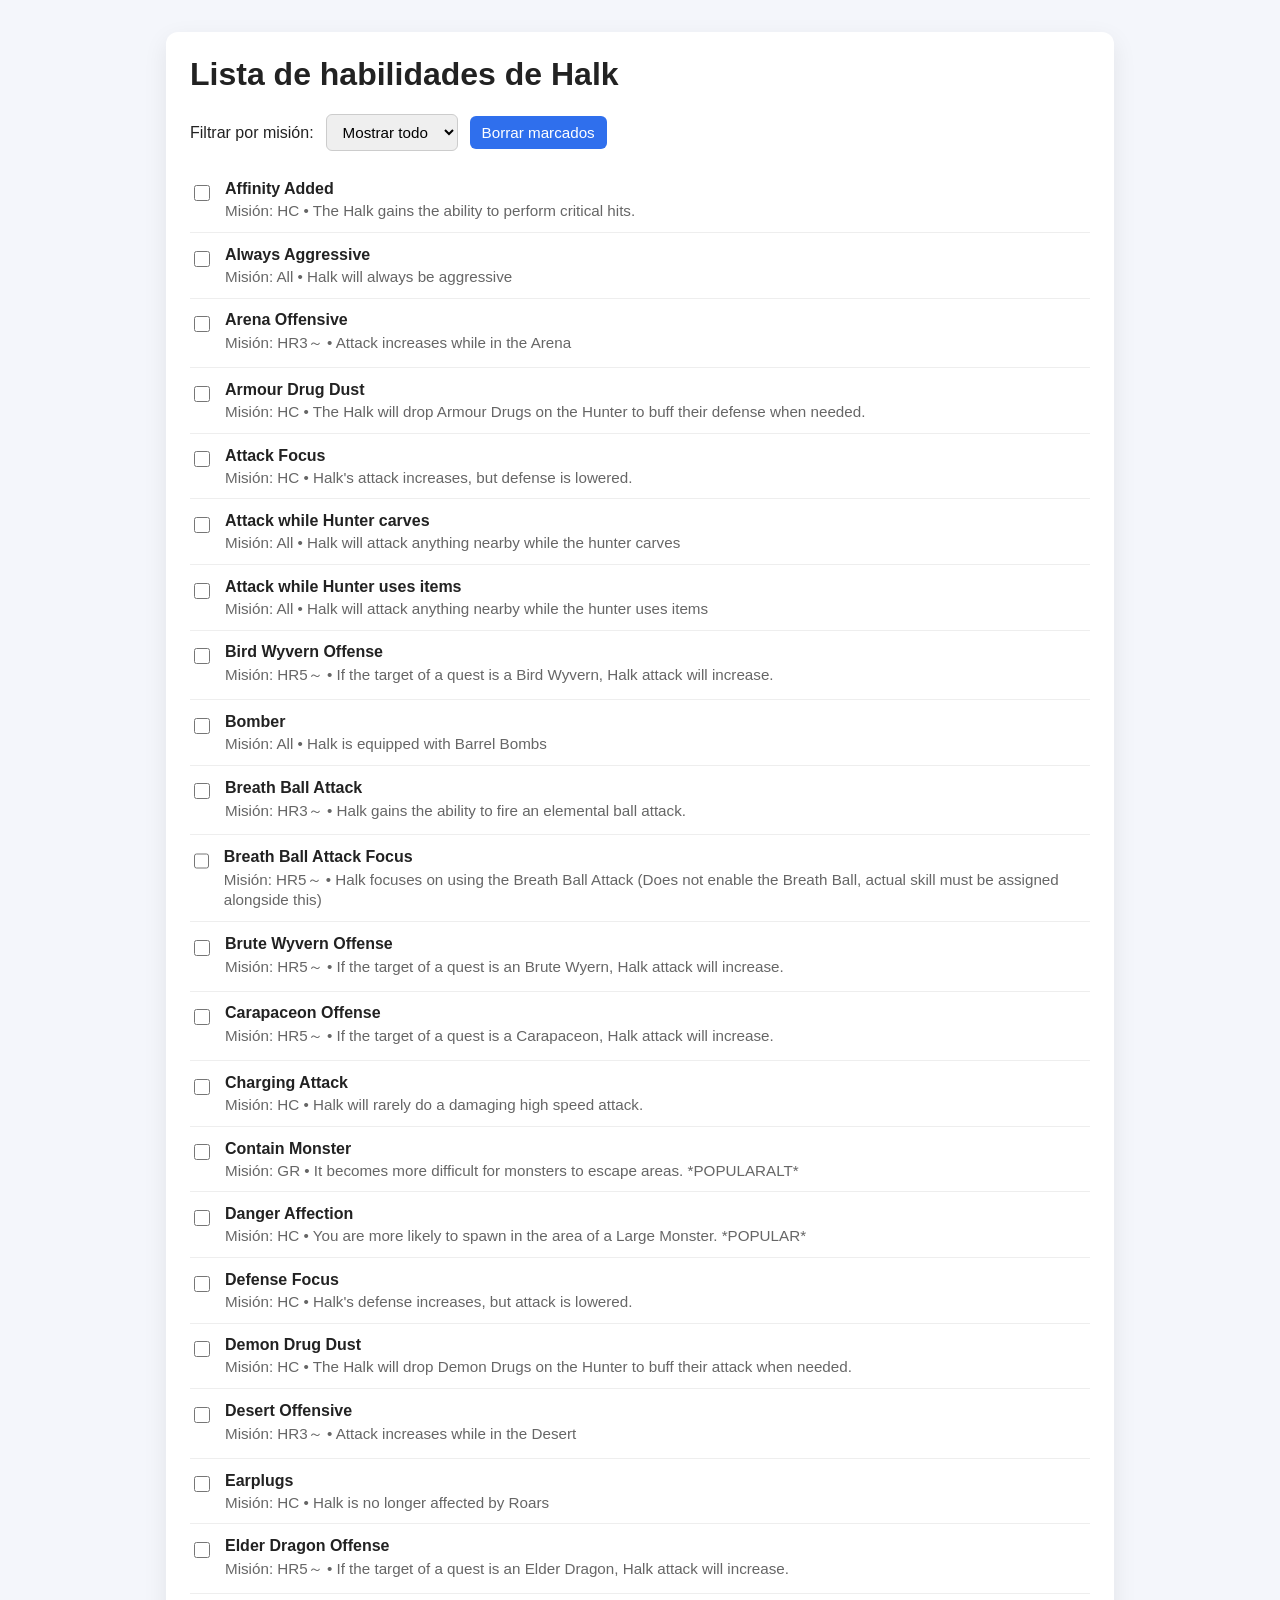
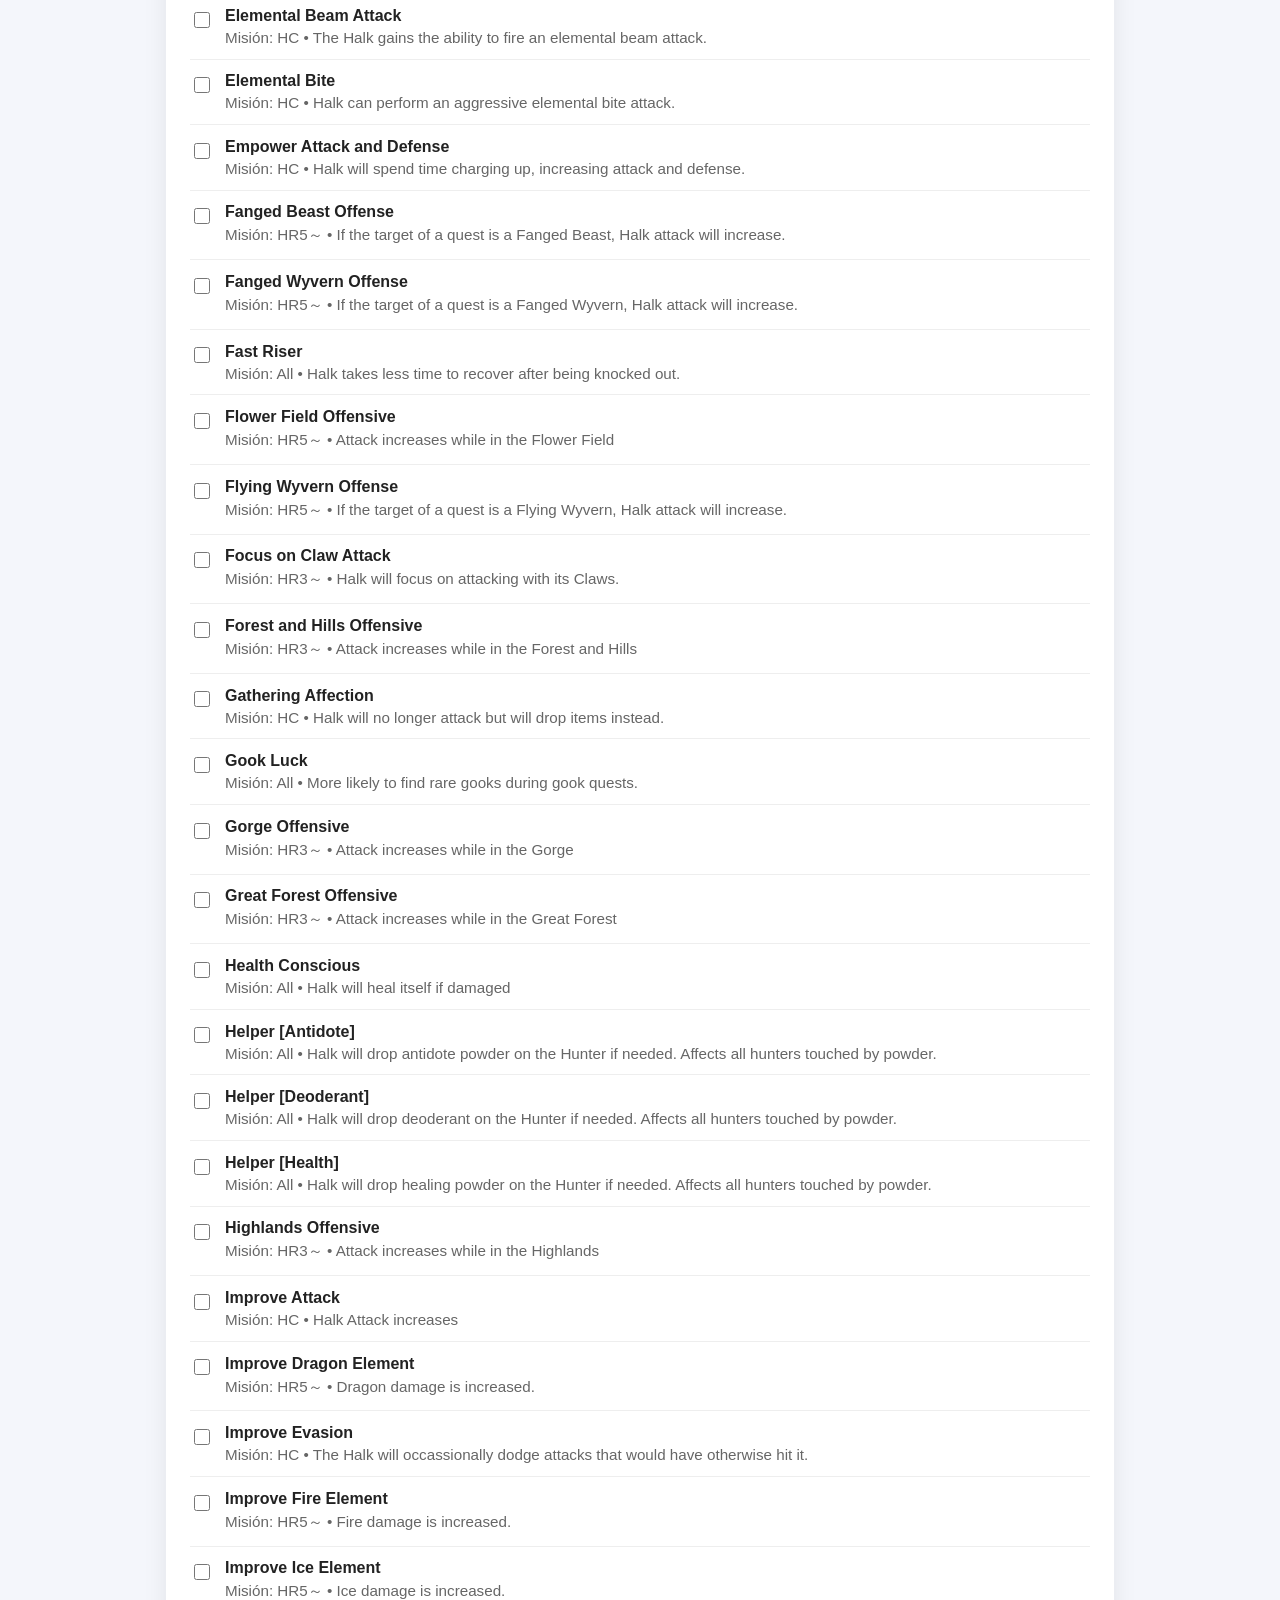
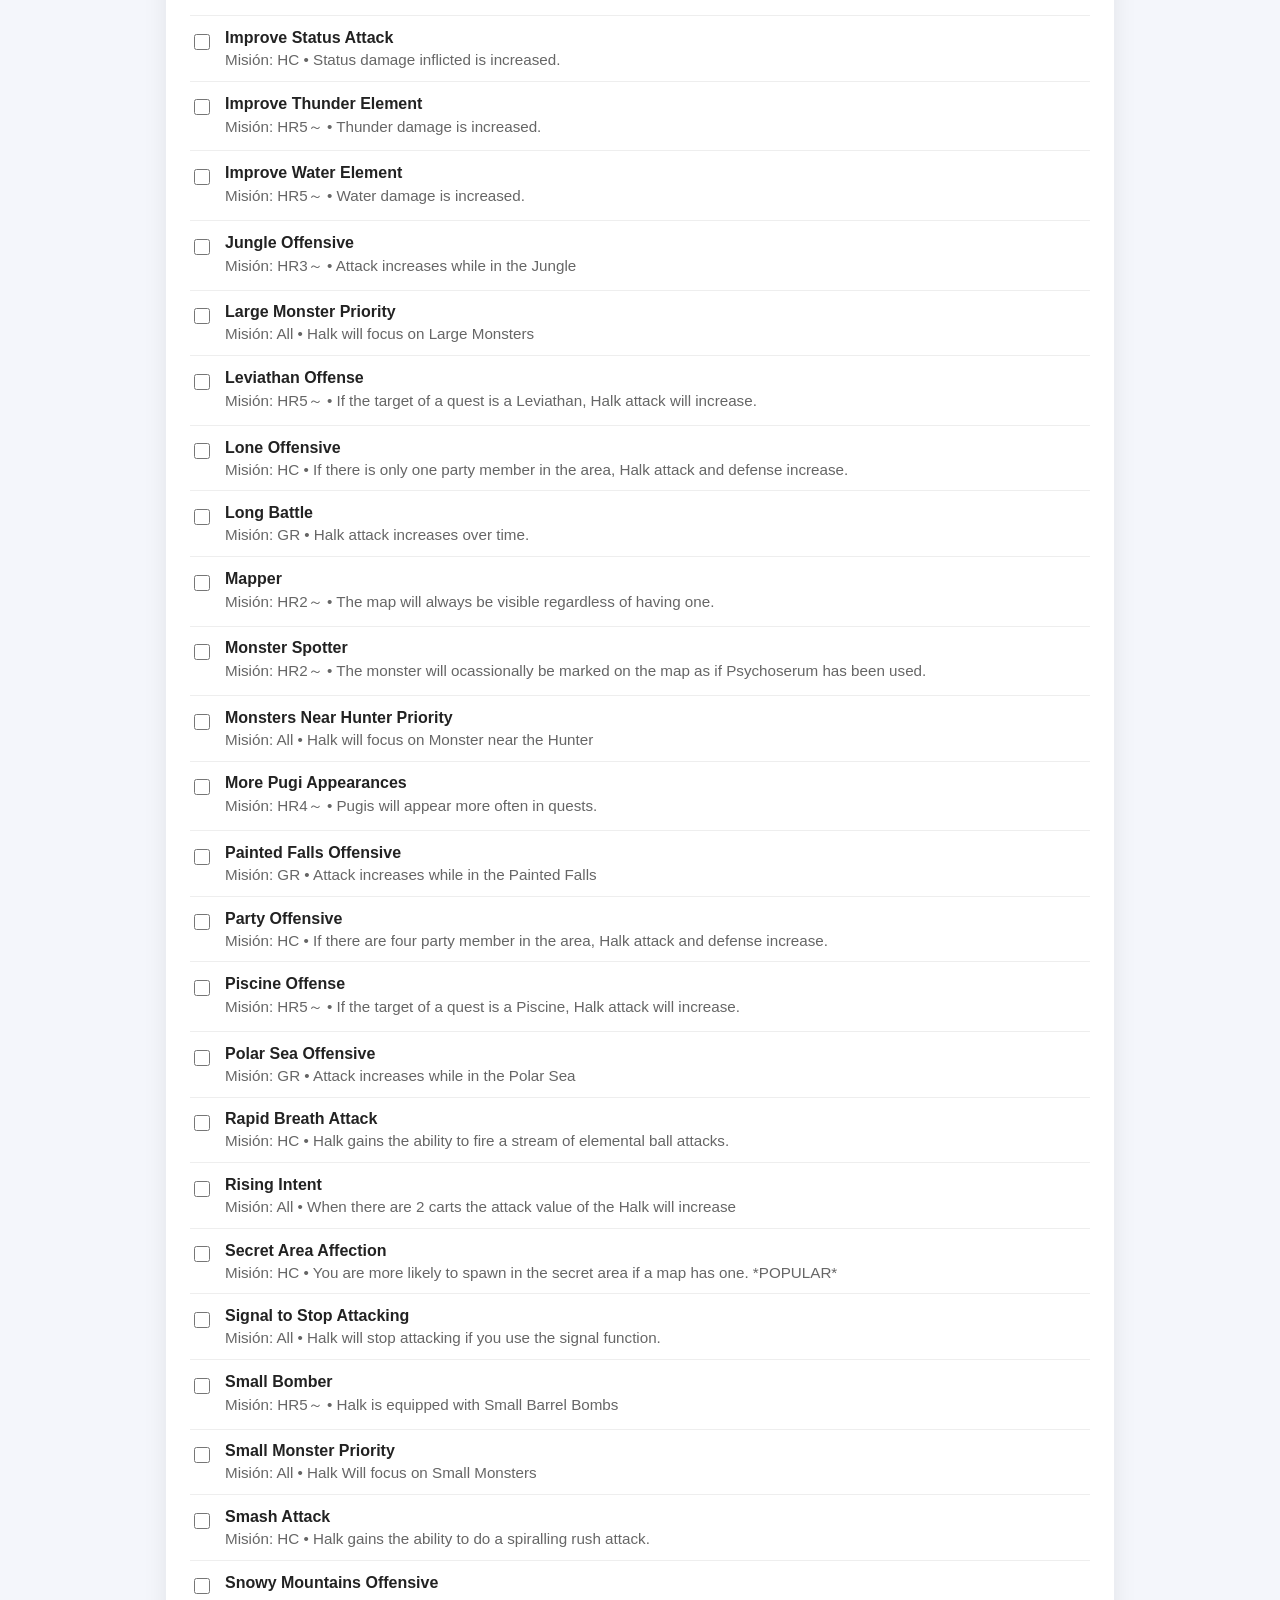
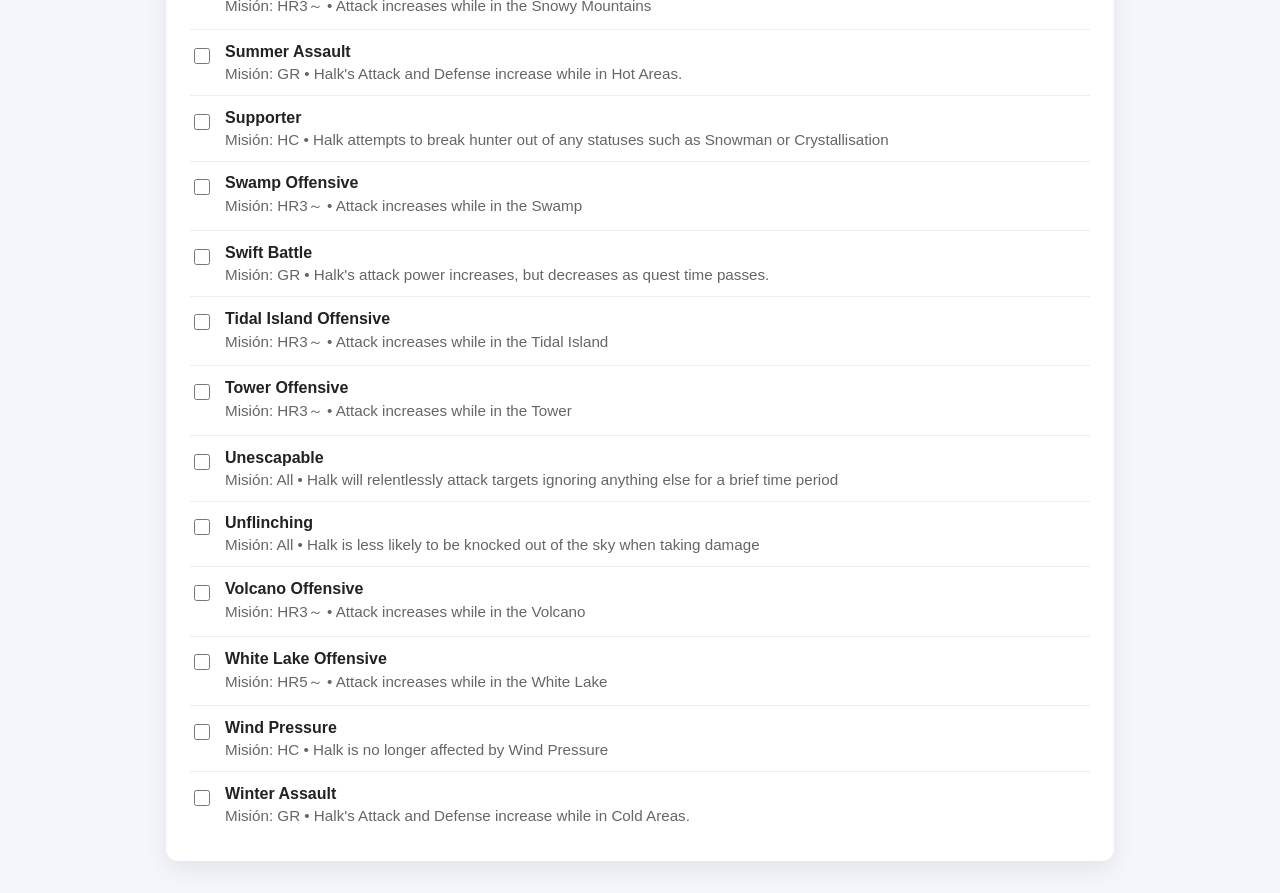
==== index-es.html @ d8a49ff1 "Added Spanish translations" ====
<!DOCTYPE html>
<html lang="es">
  <head>
    <meta charset="UTF-8" />
    <meta name="viewport" content="width=device-width, initial-scale=1.0" />
    <title>Lista de habilidades de Halk</title>
    <style>
      body {
        font-family: Arial, sans-serif;
        background: #f4f6fb;
        color: #222;
        margin: 0;
        padding: 2rem;
      }

      .card {
        max-width: 900px;
        margin: 0 auto;
        background: white;
        border-radius: 12px;
        padding: 1.5rem;
        box-shadow: 0 8px 24px rgba(0, 0, 0, 0.08);
      }

      h1 {
        margin-top: 0;
      }

      #skill-list {
        list-style: none;
        padding: 0;
        margin: 0;
      }

      #skill-list li {
        display: flex;
        gap: 0.75rem;
        align-items: flex-start;
        padding: 0.8rem 0;
        border-bottom: 1px solid #eee;
      }

      #skill-list li:last-child {
        border-bottom: none;
      }

      #skill-list li.checked .item-text {
        text-decoration: line-through;
        color: #777;
      }

      input[type="checkbox"] {
        margin-top: 0.3rem;
        width: 1rem;
        height: 1rem;
      }

      .item-text strong {
        display: block;
        margin-bottom: 0.25rem;
      }

      .meta {
        font-size: 0.95rem;
        color: #666;
      }

      .toolbar {
        display: flex;
        gap: 0.75rem;
        align-items: center;
        margin-bottom: 1rem;
        flex-wrap: wrap;
      }

      select,
      button {
        padding: 0.5rem 0.75rem;
        border-radius: 6px;
        border: 1px solid #ccc;
        font-size: 0.95rem;
      }

      button {
        cursor: pointer;
        background: #2f6fed;
        color: white;
        border: none;
      }

      button:hover {
        background: #2558c7;
      }
    </style>
  </head>
  <body>
    <div class="card">
      <h1>Lista de habilidades de Halk</h1>
      <div class="toolbar">
        <label for="quest-filter">Filtrar por misión:</label>
        <select id="quest-filter">
          <option value="all">Mostrar todo</option>
        </select>
        <button id="clear-checked" type="button">Borrar marcados</button>
      </div>
      <ul id="skill-list">
        <li>Cargando habilidades...</li>
      </ul>
    </div>

    <script>
      const skillList = document.getElementById("skill-list");
      const questFilter = document.getElementById("quest-filter");
      const clearCheckedButton = document.getElementById("clear-checked");
      const storageKey = "halk-skill-checks-es";
      let allSkills = [];

      function getSavedChecks() {
        const saved = localStorage.getItem(storageKey);
        return saved ? JSON.parse(saved) : {};
      }

      function saveChecks(checks) {
        localStorage.setItem(storageKey, JSON.stringify(checks));
      }

      function populateQuestFilter(skills) {
        const quests = [...new Set(skills.map((skill) => skill.Quest).filter(Boolean))].sort();
        const currentValue = questFilter.value;
        questFilter.innerHTML = '<option value="all">Mostrar todo</option>';

        quests.forEach((quest) => {
          const option = document.createElement("option");
          option.value = quest;
          option.textContent = quest;
          if (quest === currentValue) {
            option.selected = true;
          }
          questFilter.appendChild(option);
        });
      }

      function renderSkills(skills) {
        const savedChecks = getSavedChecks();
        const selectedQuest = questFilter.value;
        skillList.innerHTML = "";

        const visibleSkills = skills.filter((skill) => {
          if (selectedQuest === "all") {
            return true;
          }
          return skill.Quest === selectedQuest || skill.Quest === "All";
        });

        if (visibleSkills.length === 0) {
          skillList.innerHTML = "<li>No hay habilidades que coincidan con este filtro.</li>";
          return;
        }

        visibleSkills.forEach((skill, originalIndex) => {
          const index = skills.indexOf(skill);
          const isChecked = Boolean(savedChecks[index]) || String(skill["Aquired?"]).toUpperCase() === "TRUE";
          const item = document.createElement("li");
          item.className = isChecked ? "checked" : "";

          item.innerHTML = `
            <input type="checkbox" id="skill-${index}" ${isChecked ? "checked" : ""}>
            <label class="item-text" for="skill-${index}">
              <strong>${skill.Book}</strong>
              <div class="meta">Misión: ${skill.Quest} • ${skill["Effect Description"]}</div>
            </label>
          `;

          const checkbox = item.querySelector("input");
          checkbox.addEventListener("change", (event) => {
            const checks = getSavedChecks();
            checks[index] = event.target.checked;
            saveChecks(checks);
            item.classList.toggle("checked", event.target.checked);
          });

          skillList.appendChild(item);
        });
      }

      questFilter.addEventListener("change", () => {
        renderSkills(allSkills);
      });

      clearCheckedButton.addEventListener("click", () => {
        const checks = getSavedChecks();
        Object.keys(checks).forEach((key) => {
          checks[key] = false;
        });
        saveChecks(checks);
        renderSkills(allSkills);
      });

      async function loadSkills() {
        try {
          const response = await fetch("./skills.json");
          if (!response.ok) {
            throw new Error("No se pudo cargar skills.json");
          }

          allSkills = await response.json();
          populateQuestFilter(allSkills);
          renderSkills(allSkills);
        } catch (error) {
          skillList.innerHTML = "<li>No se pudo cargar la lista. Asegúrate de abrir la página desde un servidor local.</li>";
          console.error(error);
        }
      }

      loadSkills();
    </script>
  </body>
</html>
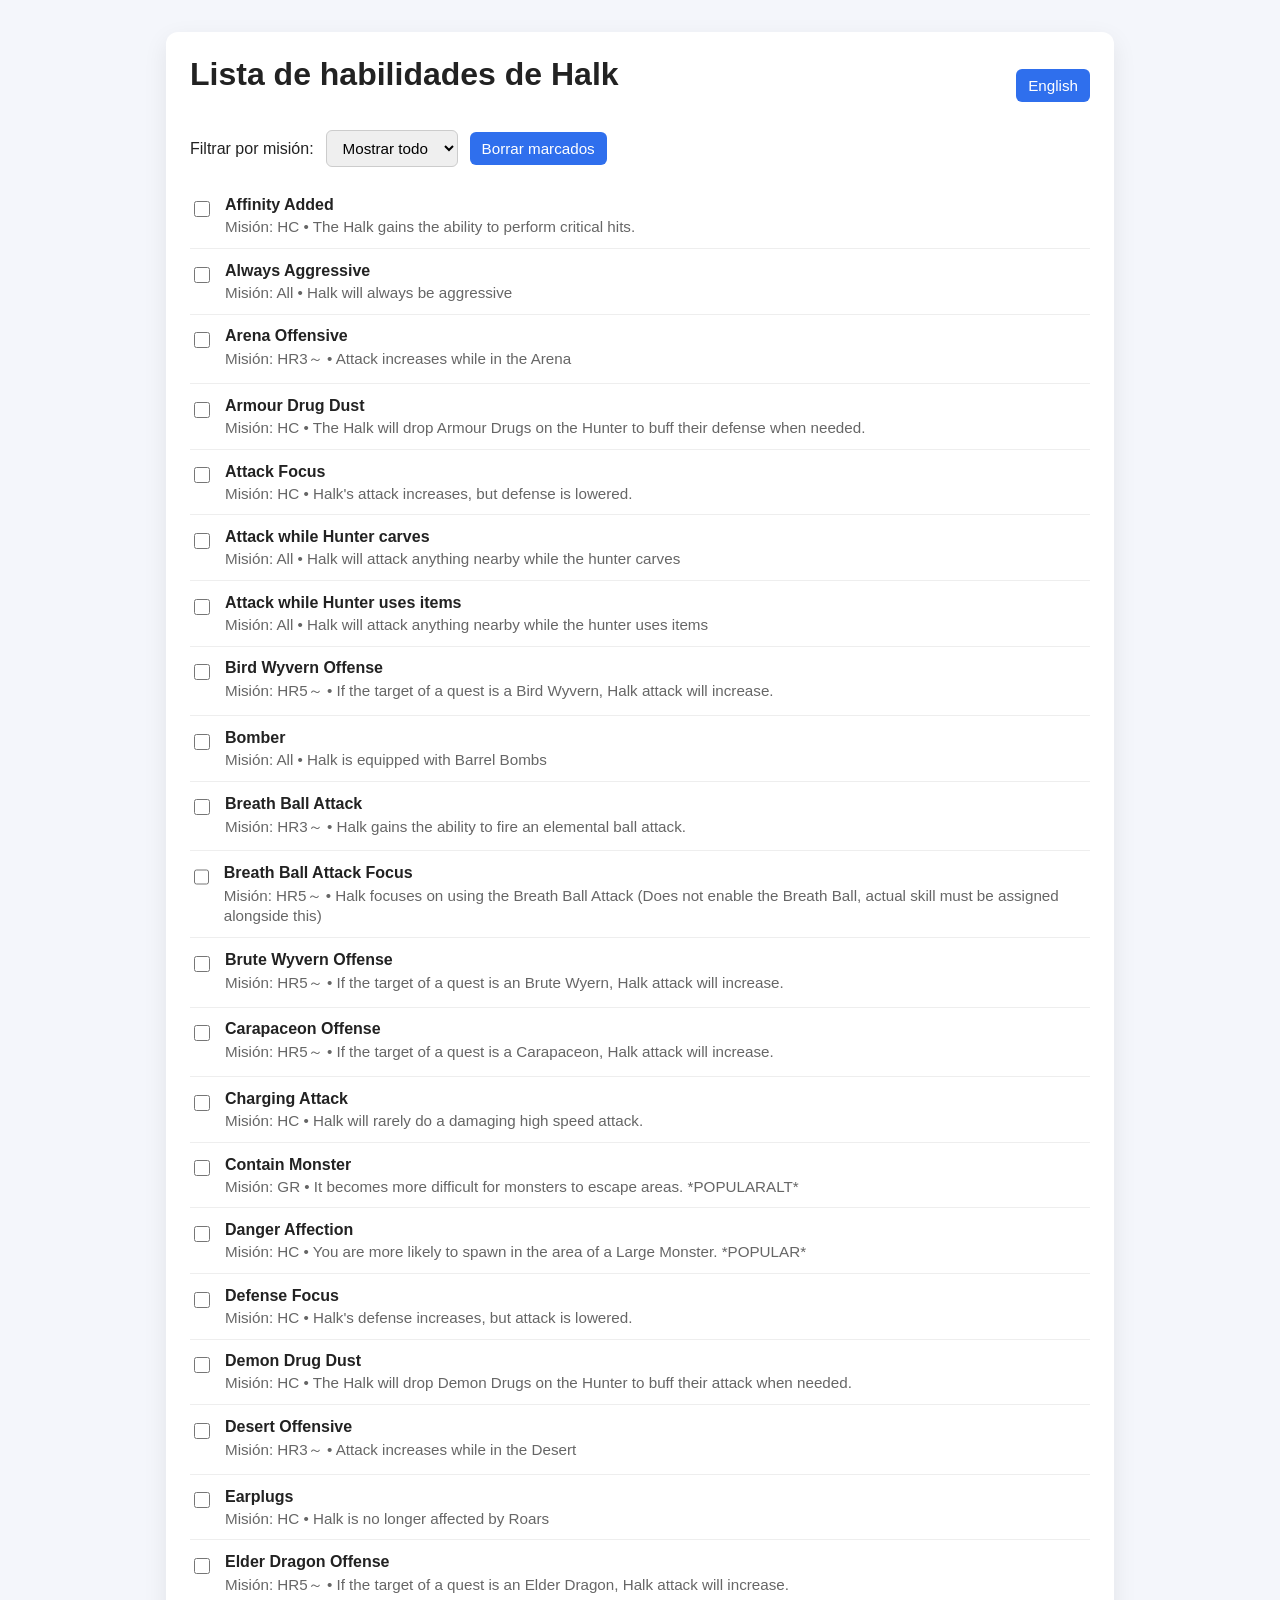
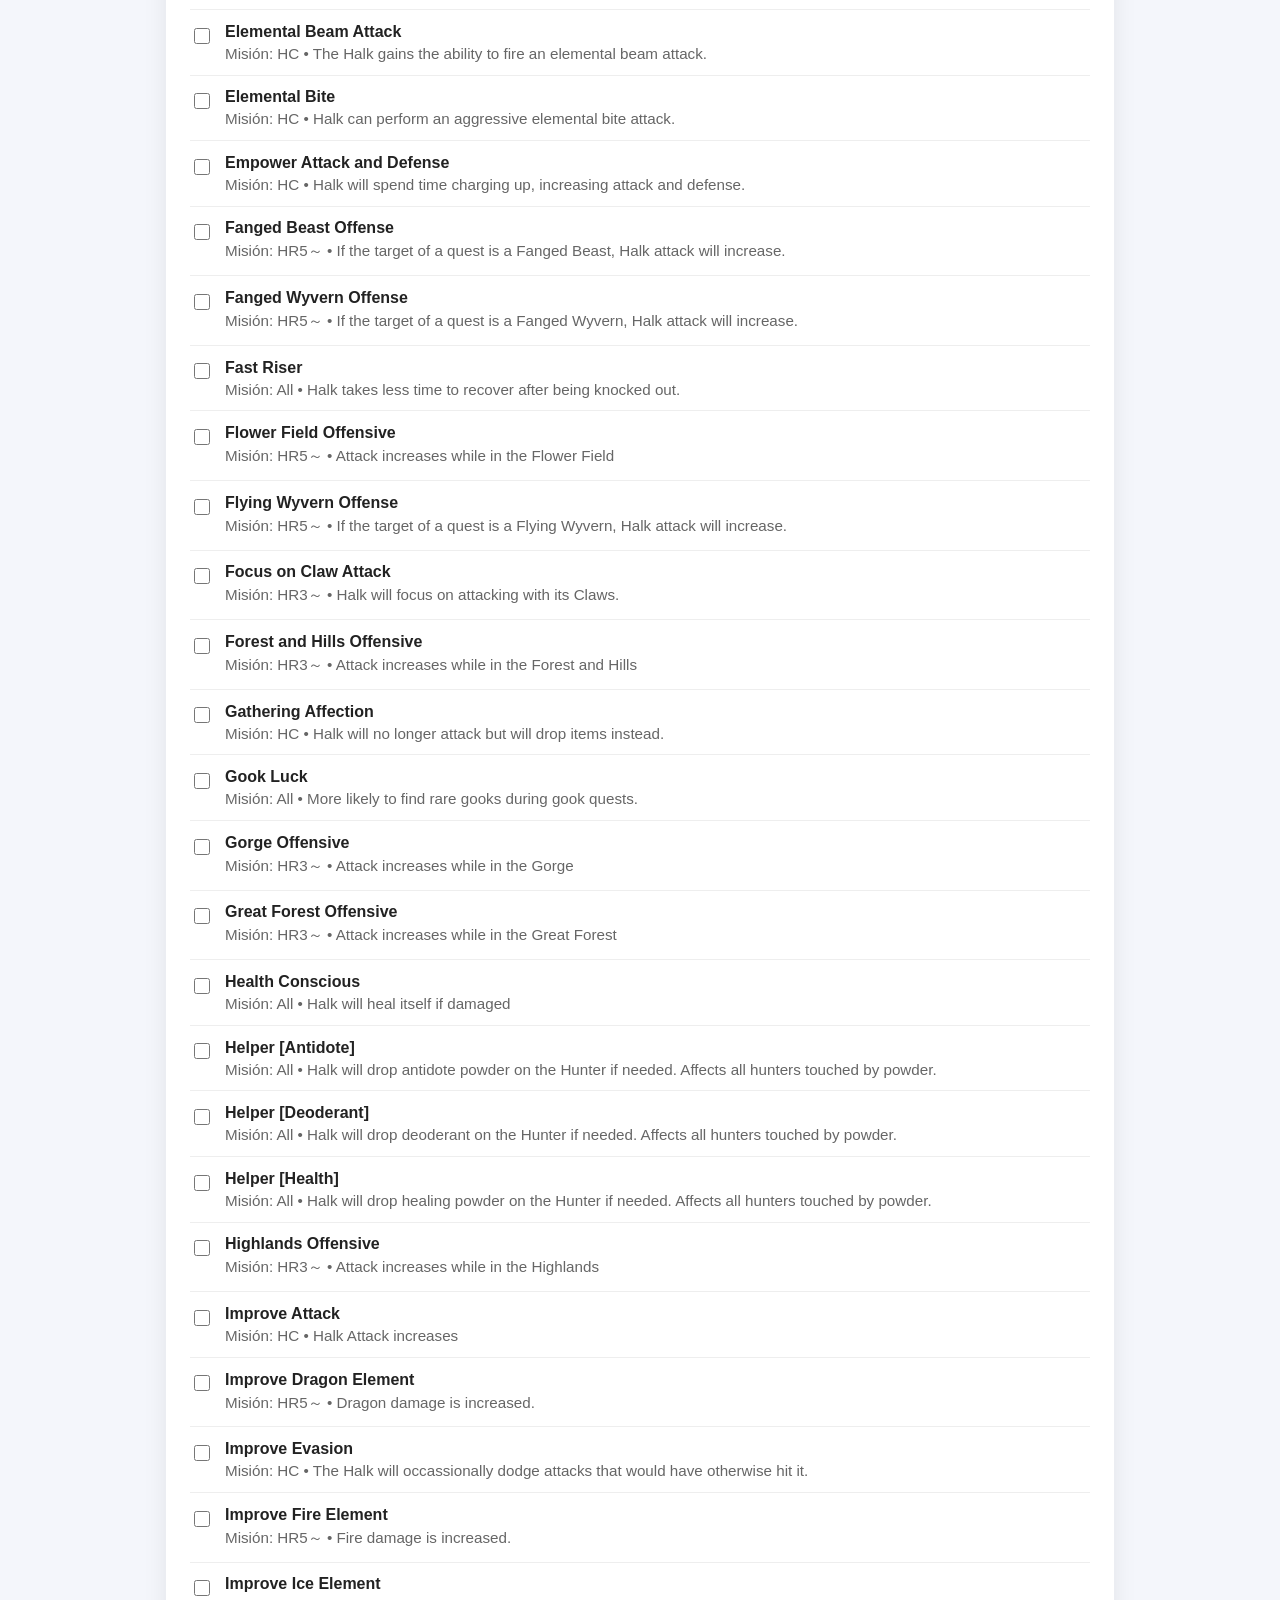
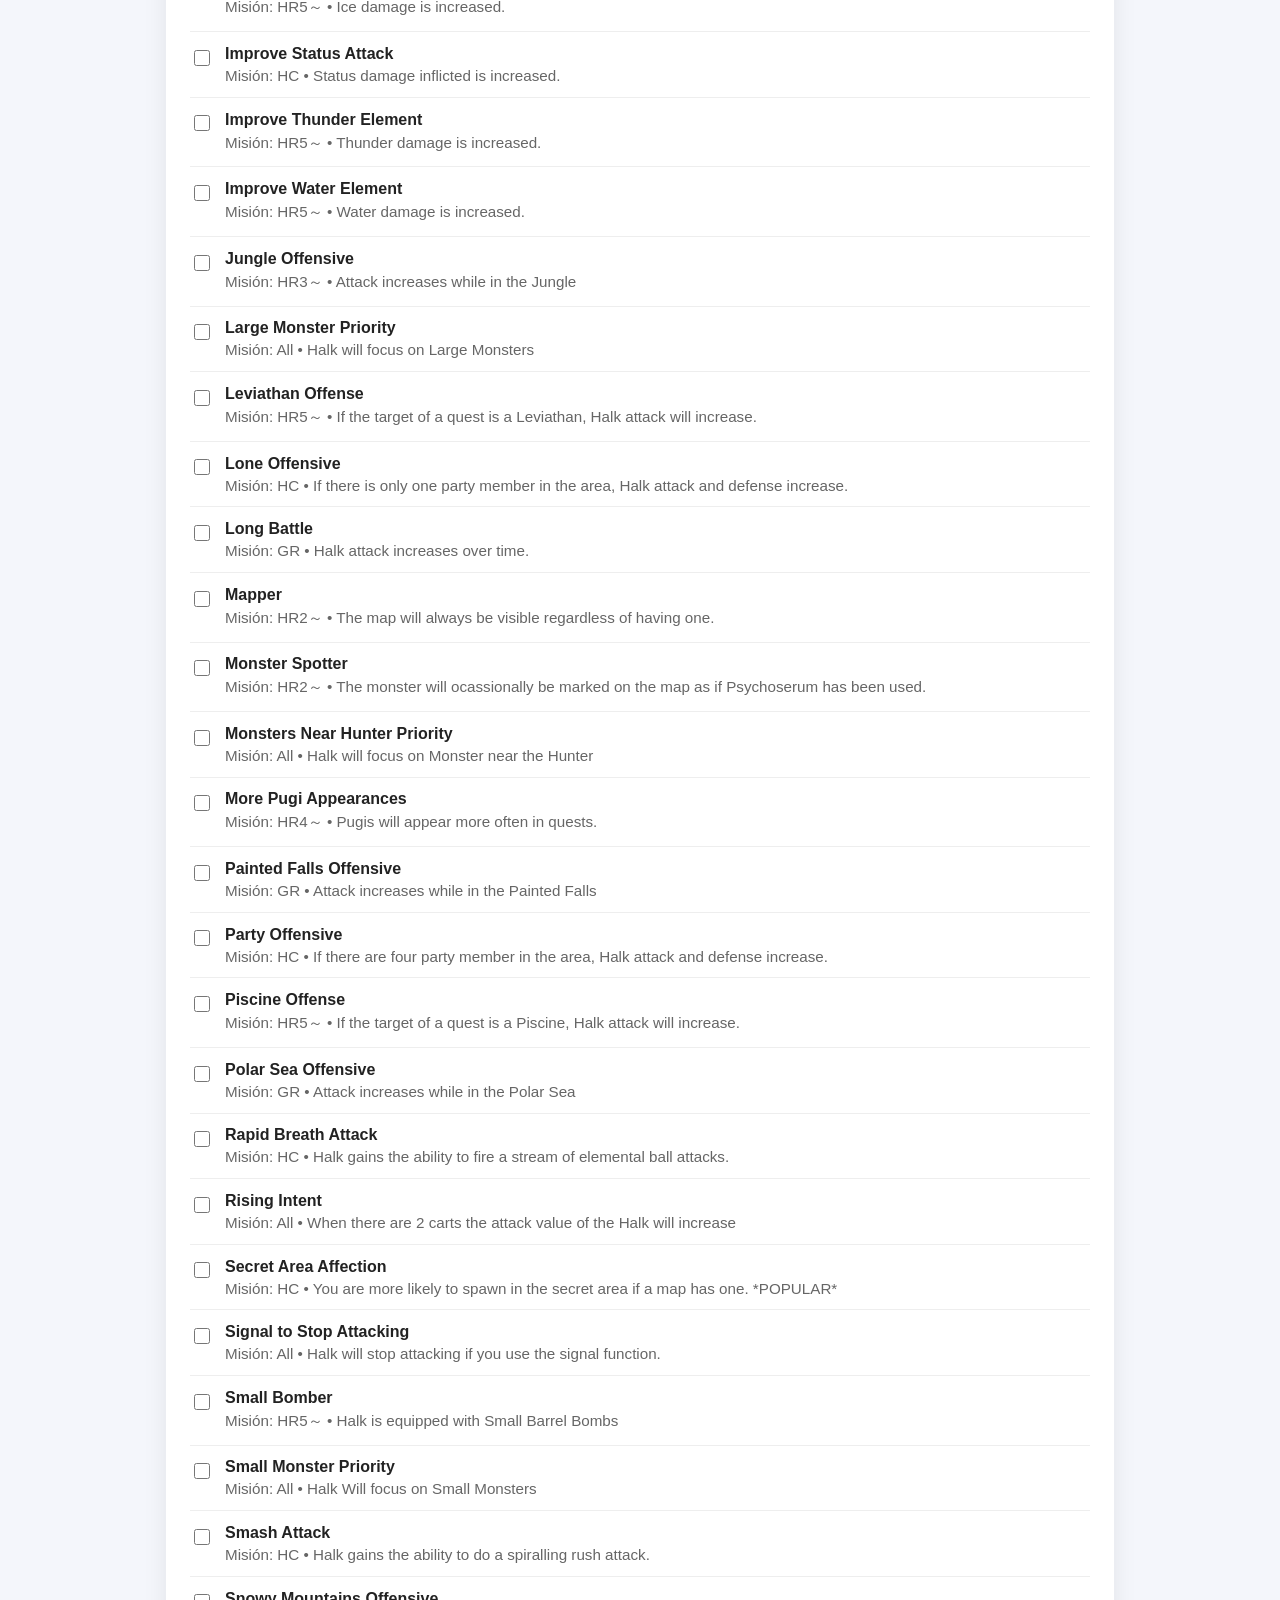
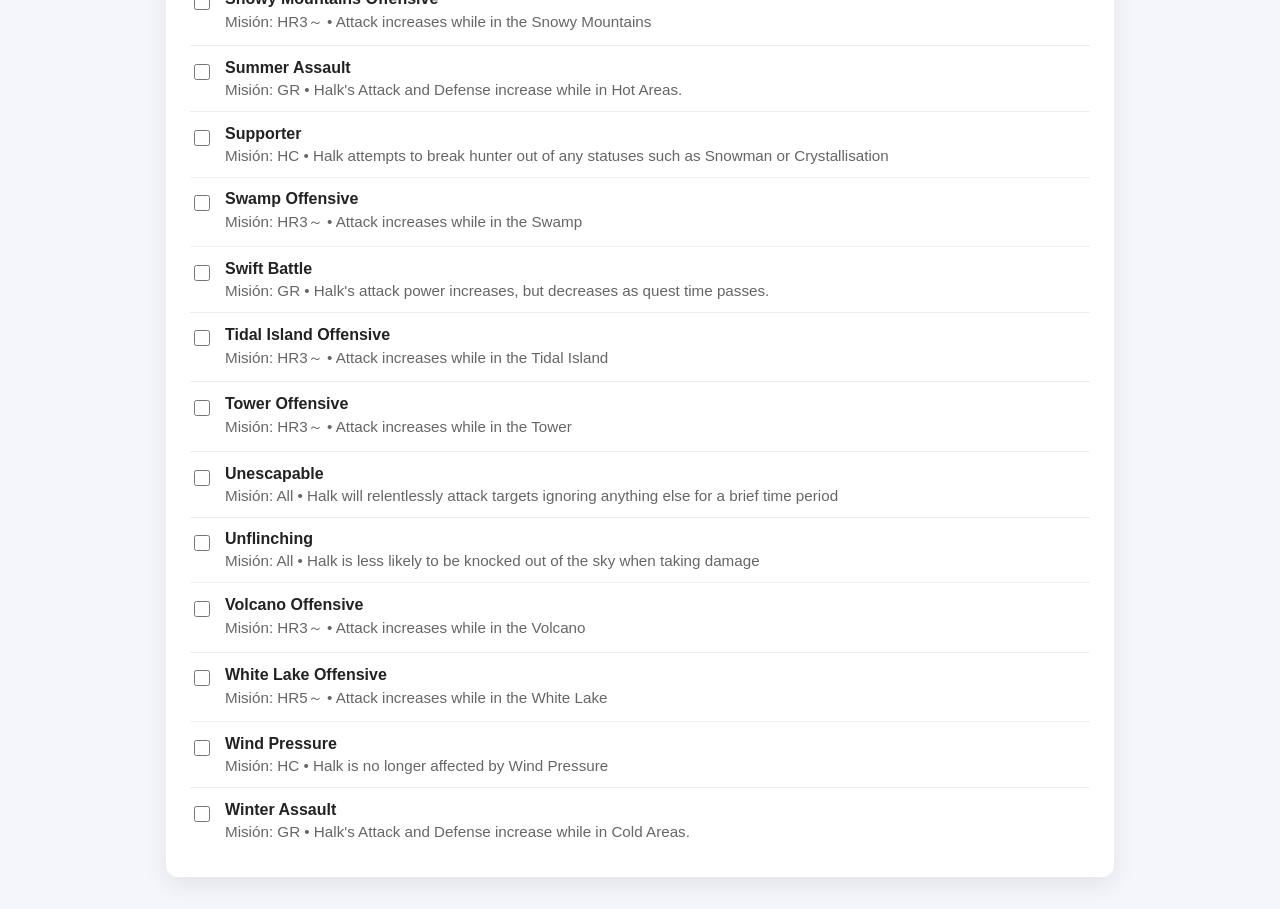
==== commit 70521886: "Spanish and English update" ====
--- a/index-es.html
+++ b/index-es.html
@@ -65,6 +65,14 @@
         color: #666;
       }
 
+      .header {
+        display: flex;
+        justify-content: space-between;
+        align-items: center;
+        gap: 1rem;
+        margin-bottom: 1rem;
+      }
+
       .toolbar {
         display: flex;
         gap: 0.75rem;
@@ -73,6 +81,20 @@
         flex-wrap: wrap;
       }
 
+      .lang-switcher {
+        display: inline-block;
+        padding: 0.5rem 0.75rem;
+        border-radius: 6px;
+        background: #2f6fed;
+        color: white;
+        text-decoration: none;
+        font-size: 0.95rem;
+      }
+
+      .lang-switcher:hover {
+        background: #2558c7;
+      }
+
       select,
       button {
         padding: 0.5rem 0.75rem;
@@ -95,7 +117,10 @@
   </head>
   <body>
     <div class="card">
-      <h1>Lista de habilidades de Halk</h1>
+      <div class="header">
+        <h1>Lista de habilidades de Halk</h1>
+        <a class="lang-switcher" href="index.html">English</a>
+      </div>
       <div class="toolbar">
         <label for="quest-filter">Filtrar por misión:</label>
         <select id="quest-filter">
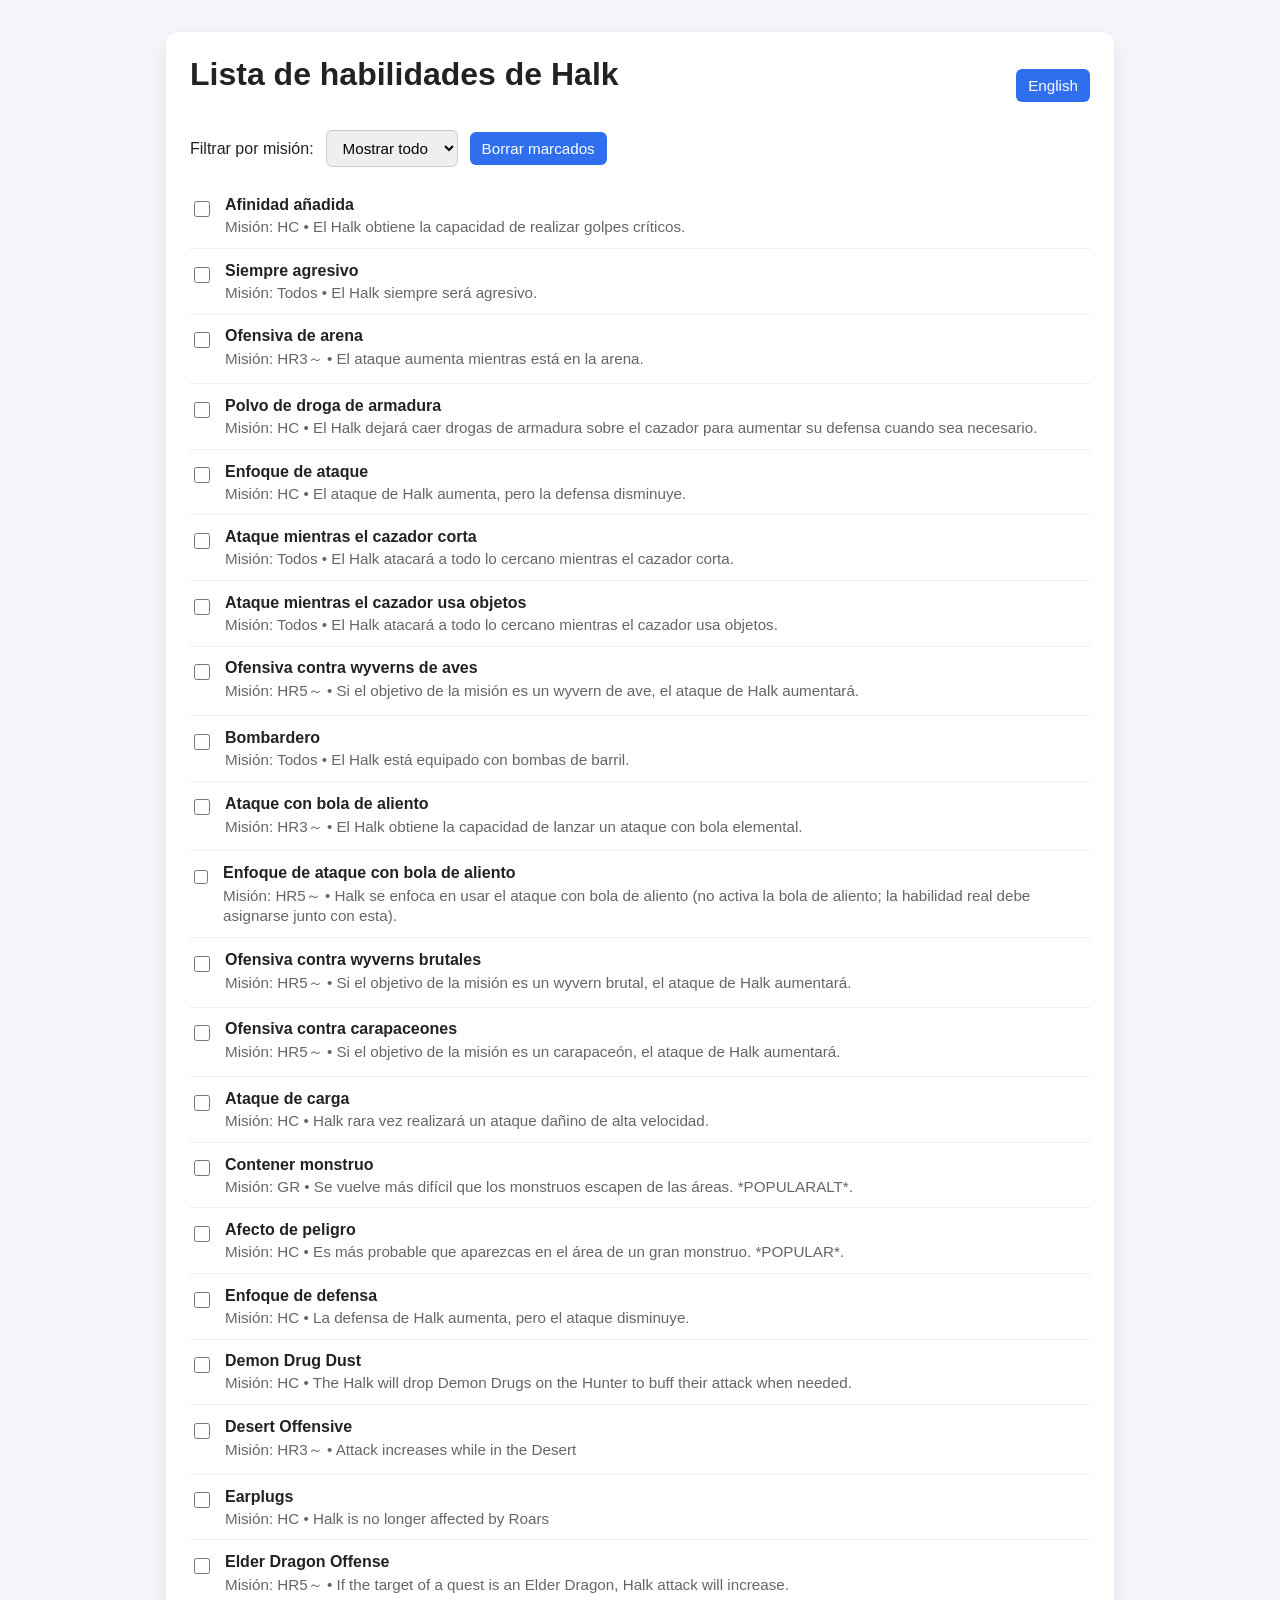
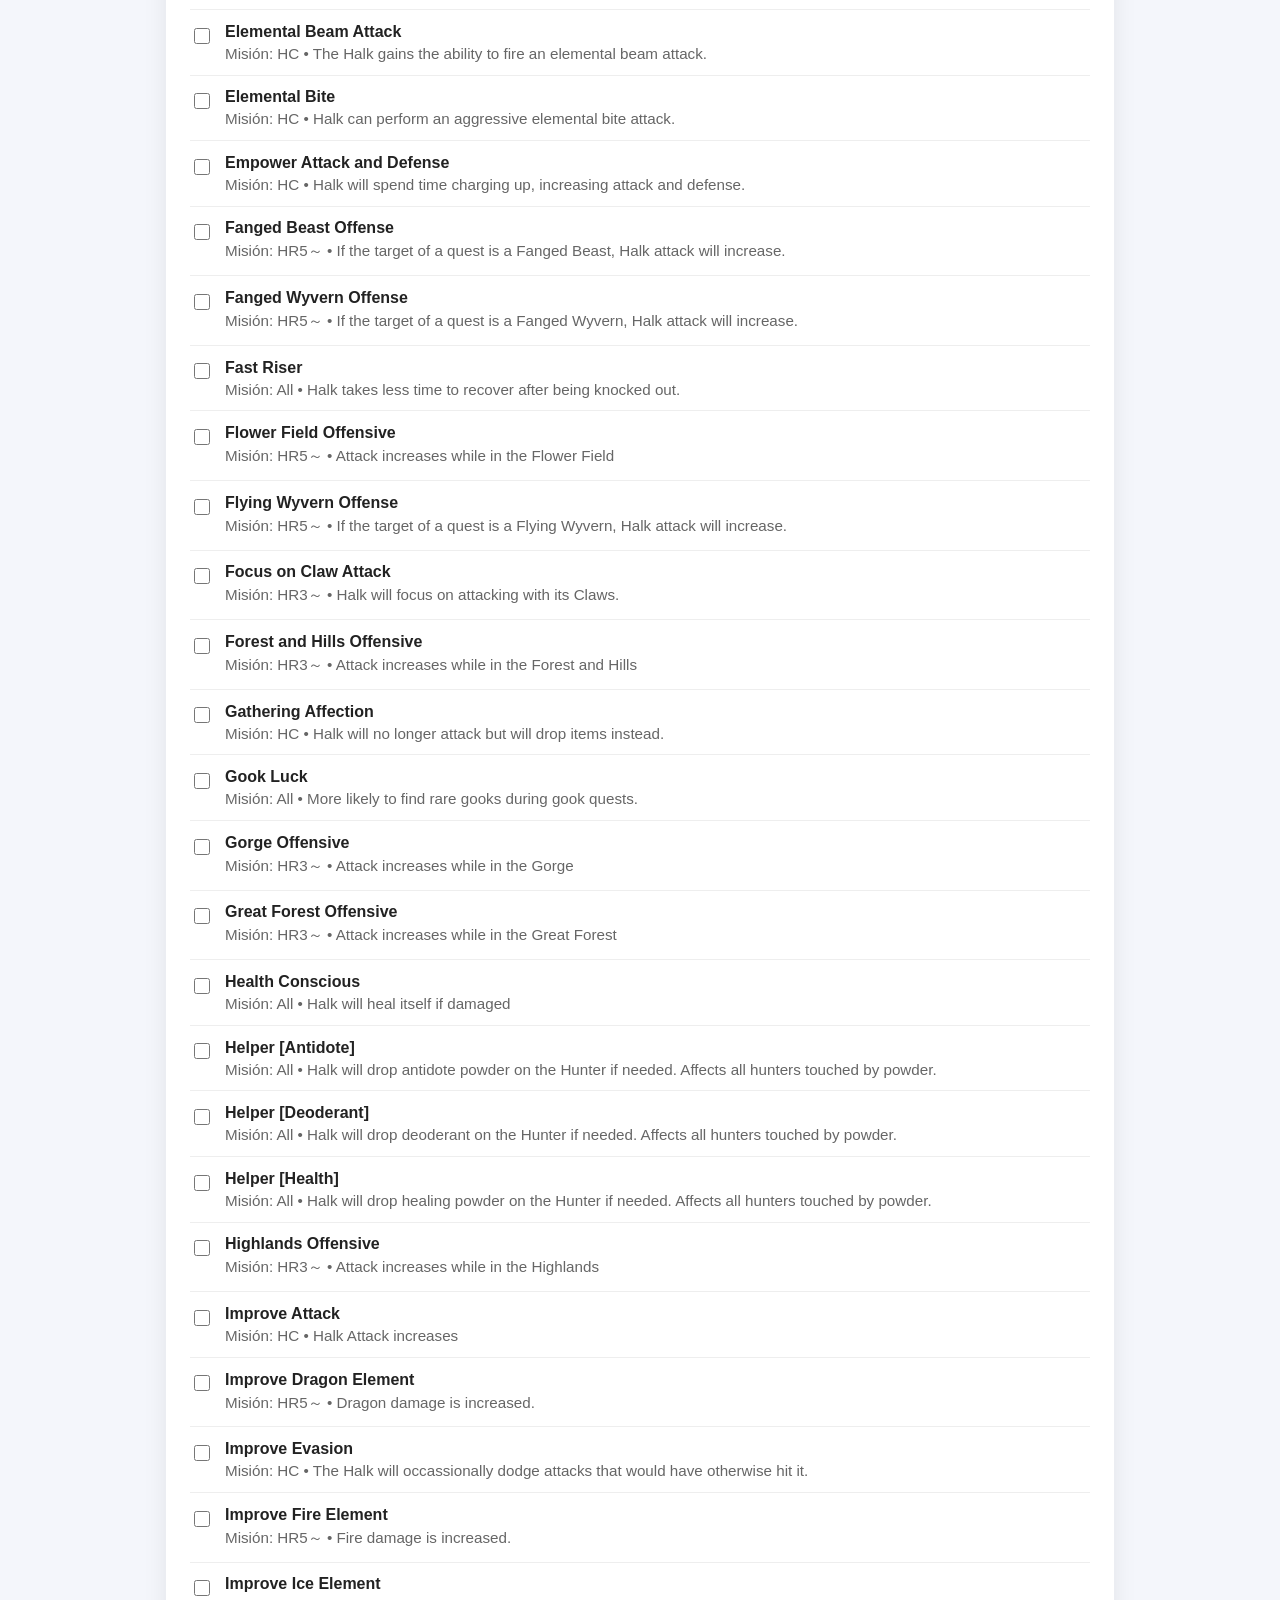
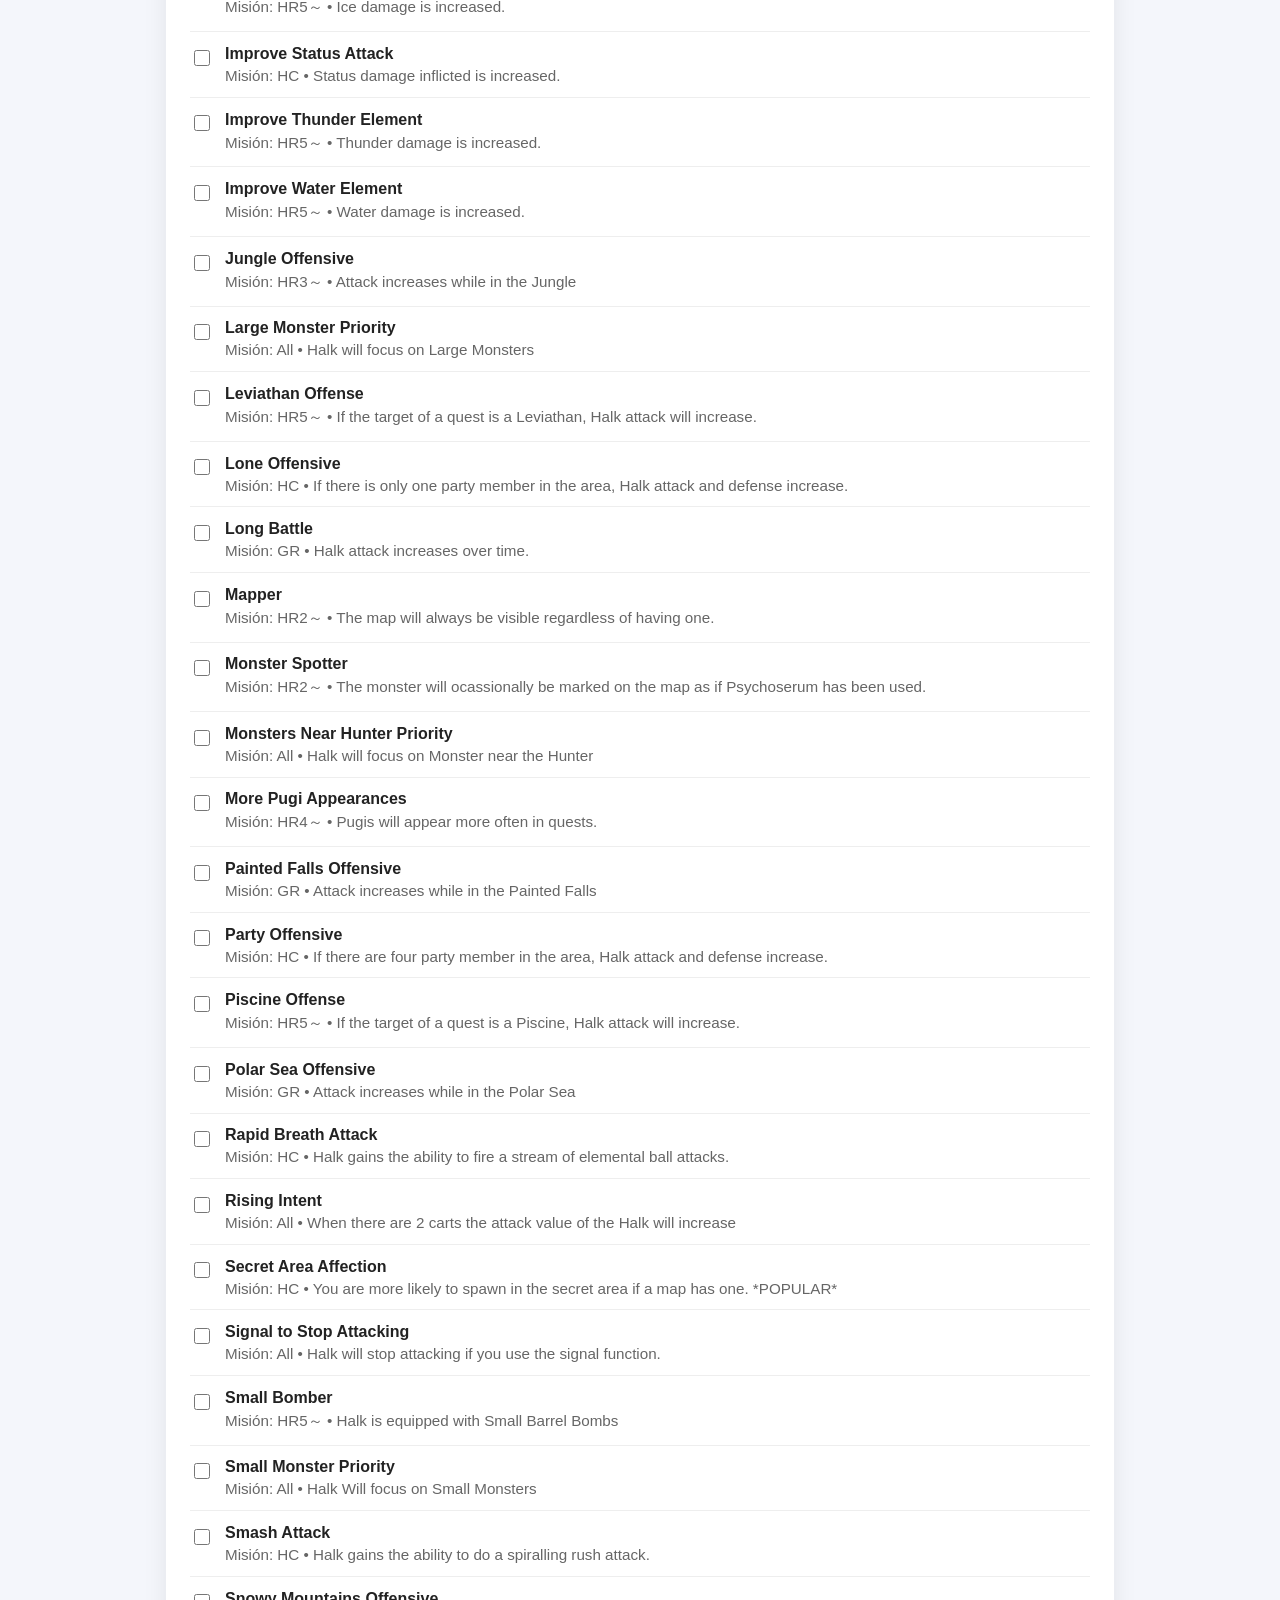
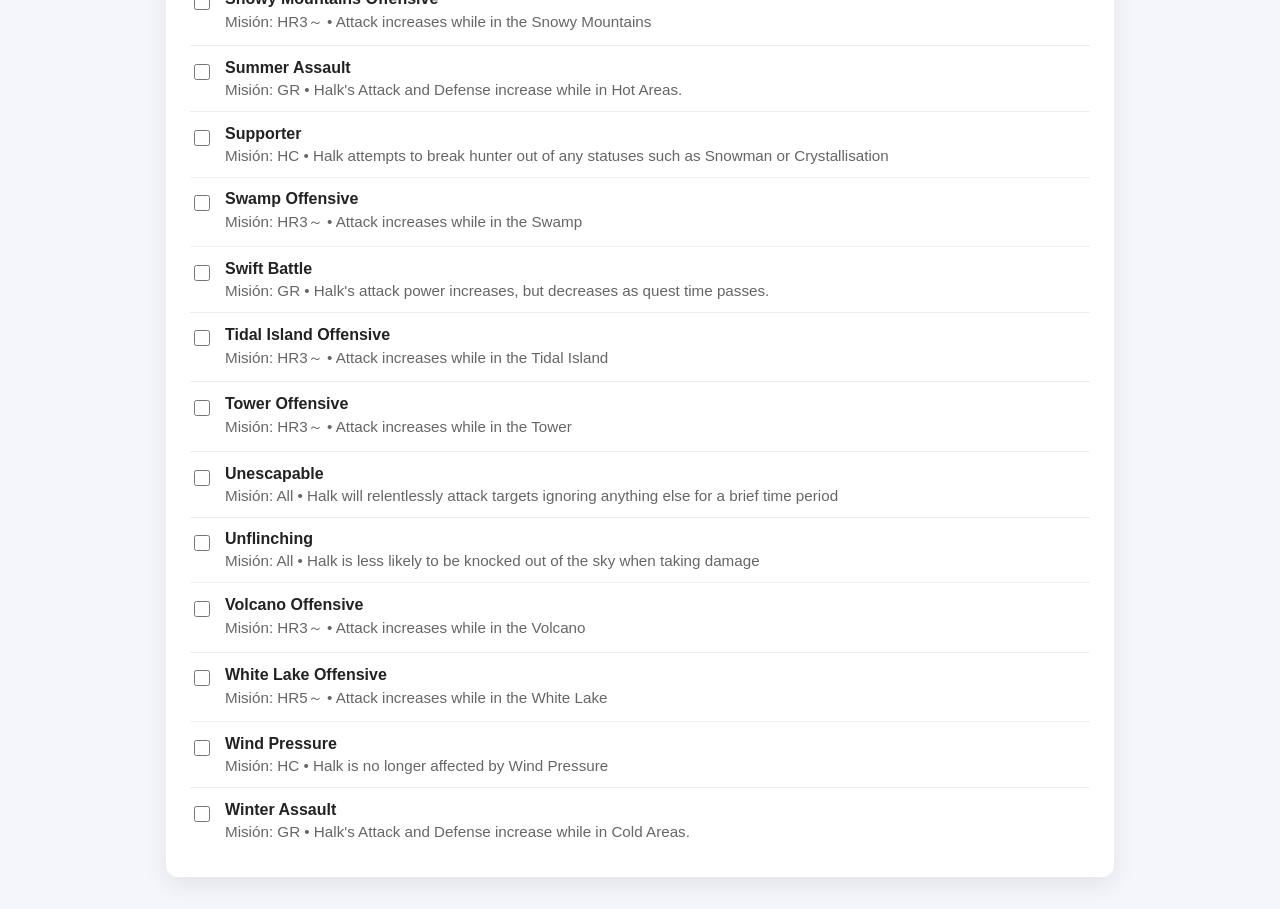
==== commit 3b38f223: "Made fixes to the translation and Show All filter." ====
--- a/index-es.html
+++ b/index-es.html
@@ -150,7 +150,7 @@
       }
 
       function populateQuestFilter(skills) {
-        const quests = [...new Set(skills.map((skill) => skill.Quest).filter(Boolean))].sort();
+        const quests = [...new Set(skills.map((skill) => skill.Quest).filter((quest) => quest && quest !== "All"))].sort();
         const currentValue = questFilter.value;
         questFilter.innerHTML = '<option value="all">Mostrar todo</option>';
 
@@ -184,15 +184,15 @@
 
         visibleSkills.forEach((skill, originalIndex) => {
           const index = skills.indexOf(skill);
-          const isChecked = Boolean(savedChecks[index]) || String(skill["Aquired?"]).toUpperCase() === "TRUE";
+          const isChecked = Boolean(savedChecks[index]) || String(skill["Aquired?"] ?? "").toUpperCase() === "TRUE";
           const item = document.createElement("li");
           item.className = isChecked ? "checked" : "";
 
           item.innerHTML = `
             <input type="checkbox" id="skill-${index}" ${isChecked ? "checked" : ""}>
             <label class="item-text" for="skill-${index}">
-              <strong>${skill.Book}</strong>
-              <div class="meta">Misión: ${skill.Quest} • ${skill["Effect Description"]}</div>
+              <strong>${skill.translations?.es?.Book || skill.Book}</strong>
+              <div class="meta">Misión: ${skill.translations?.es?.Quest || skill.Quest} • ${skill.translations?.es?.["Effect Description"] || skill["Effect Description"]}</div>
             </label>
           `;
 
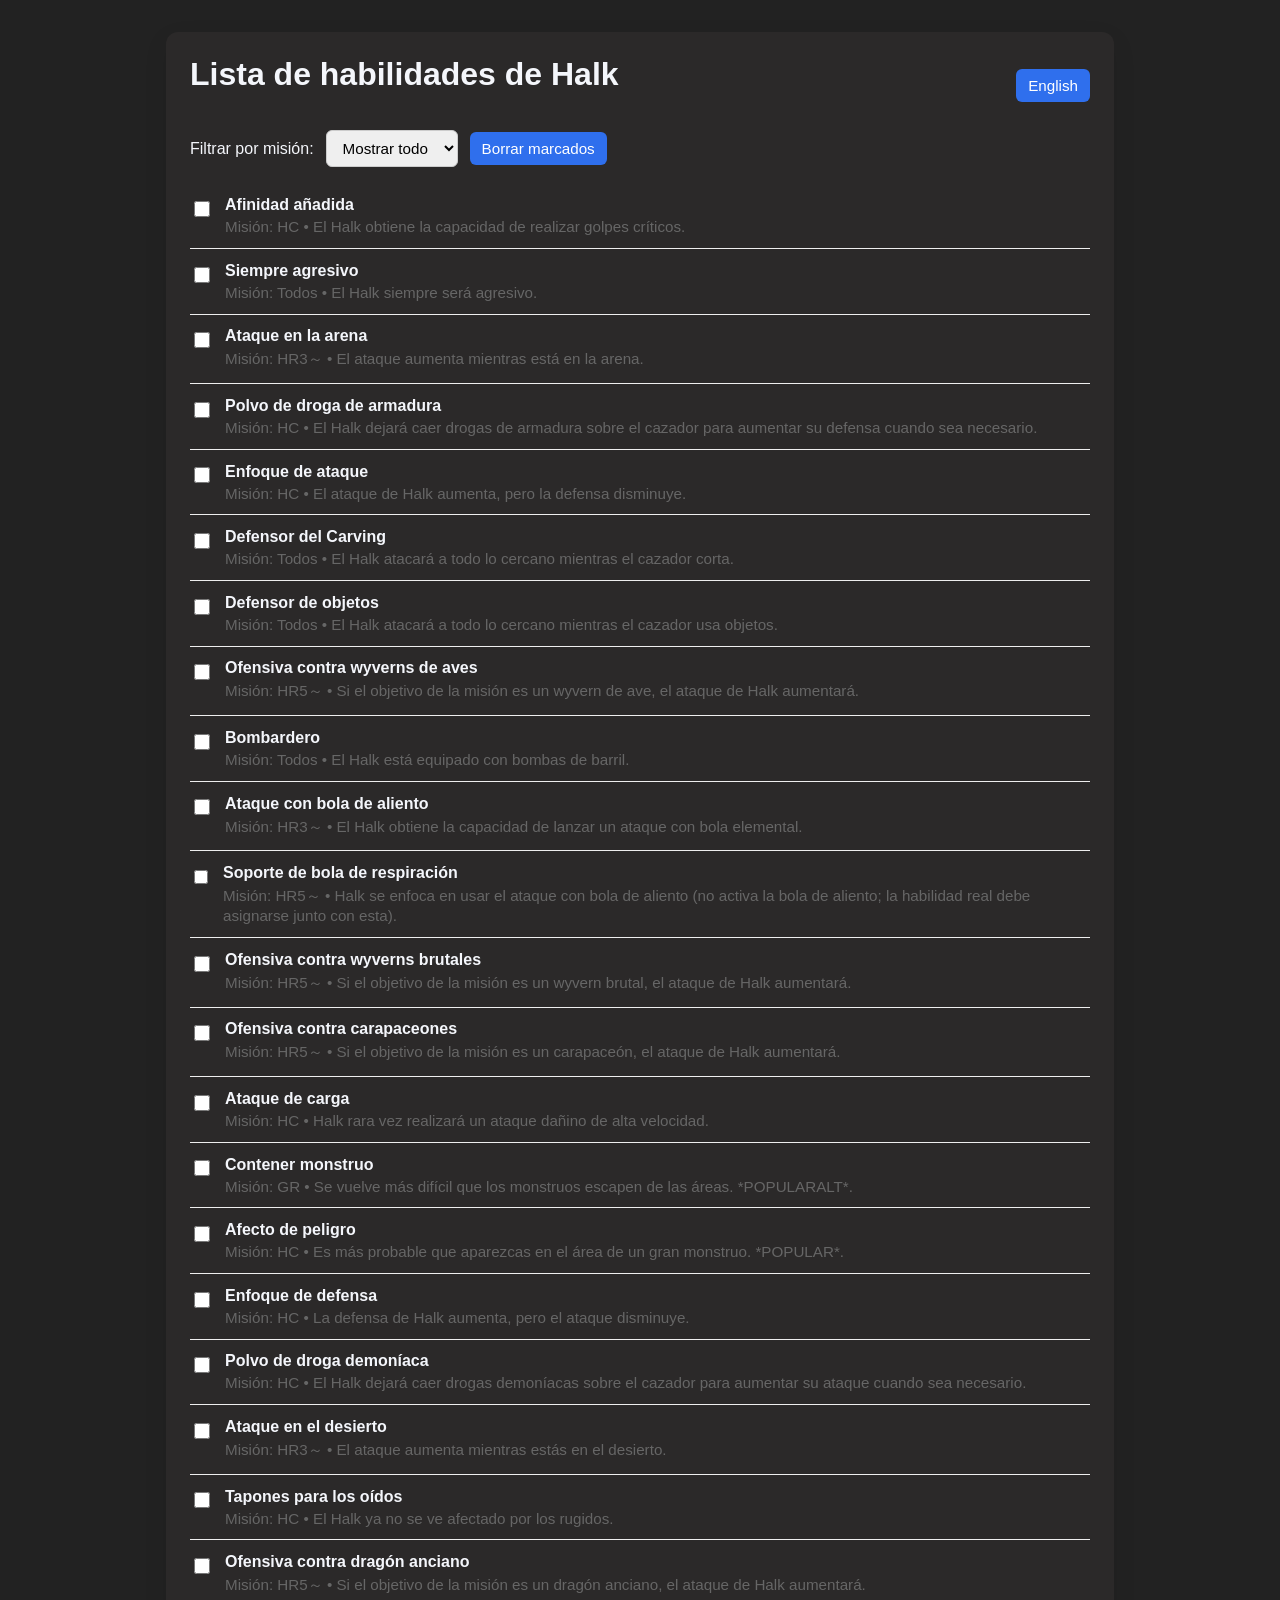
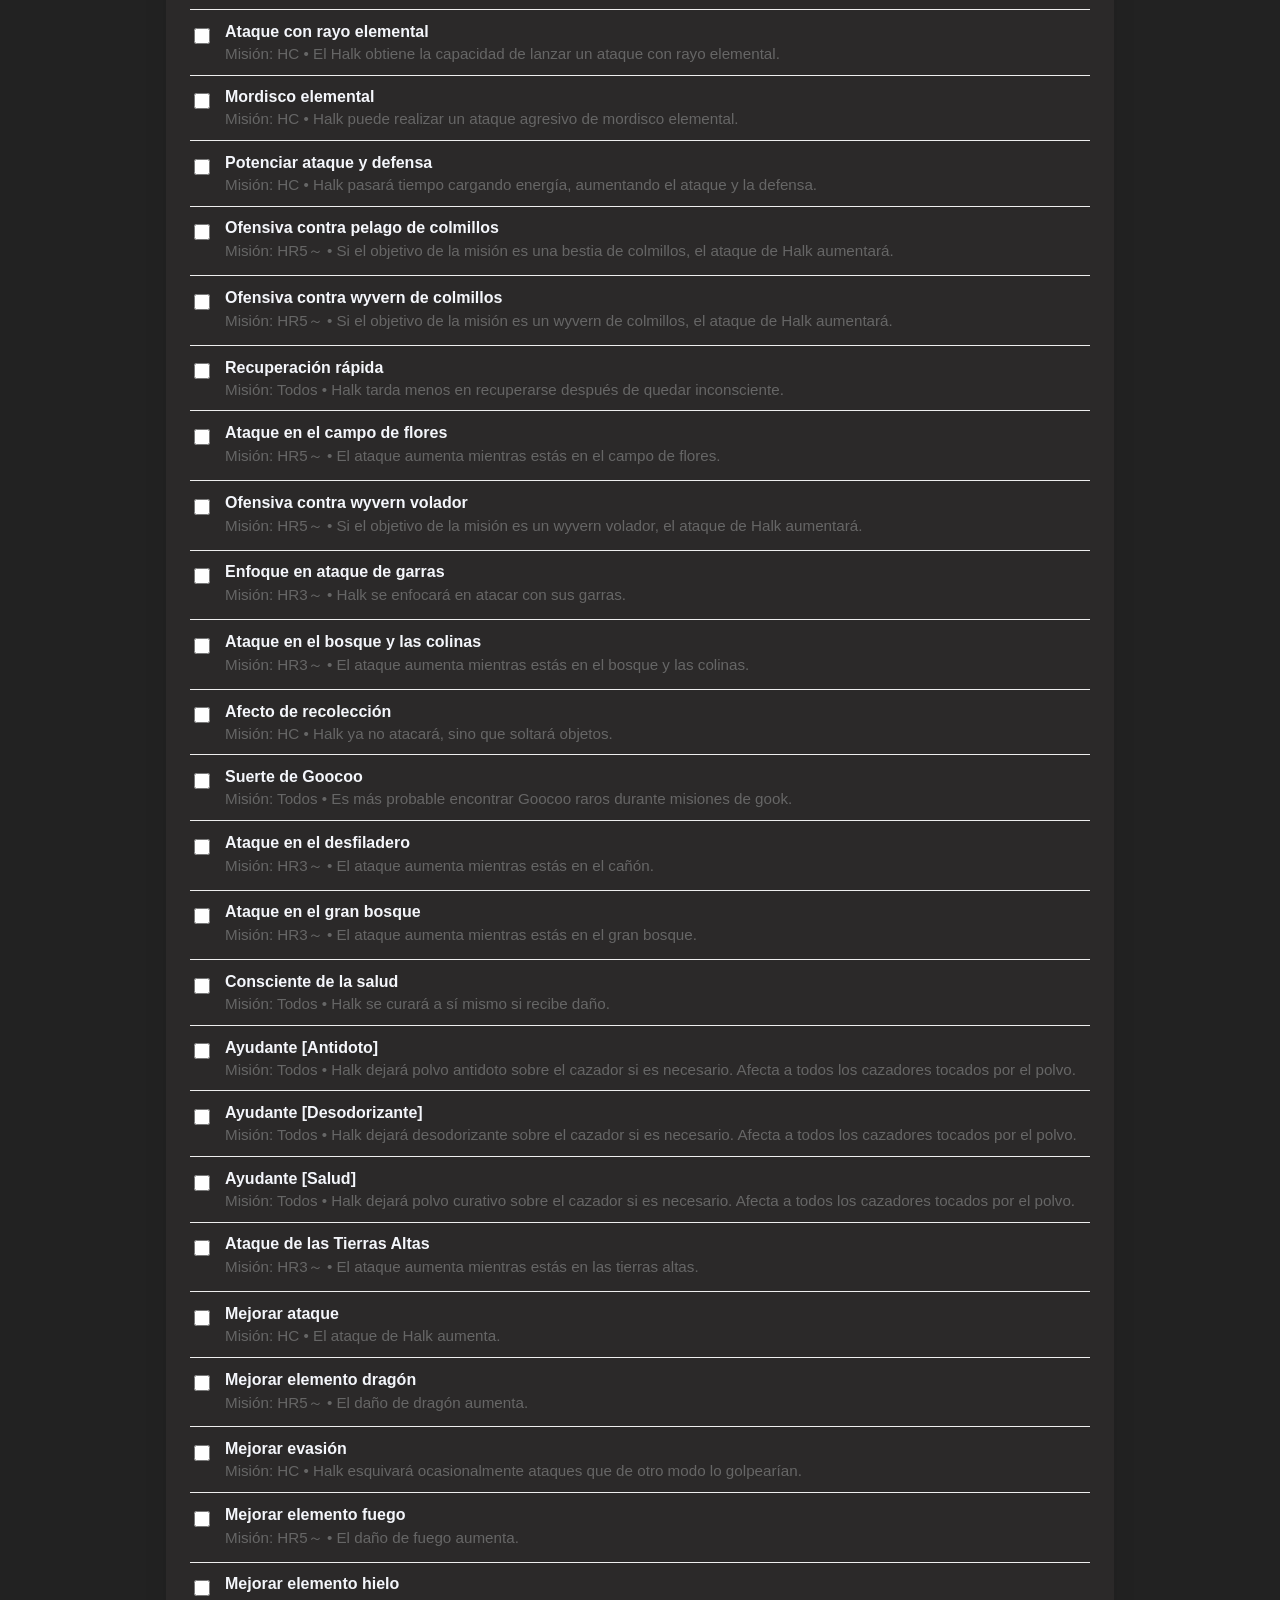
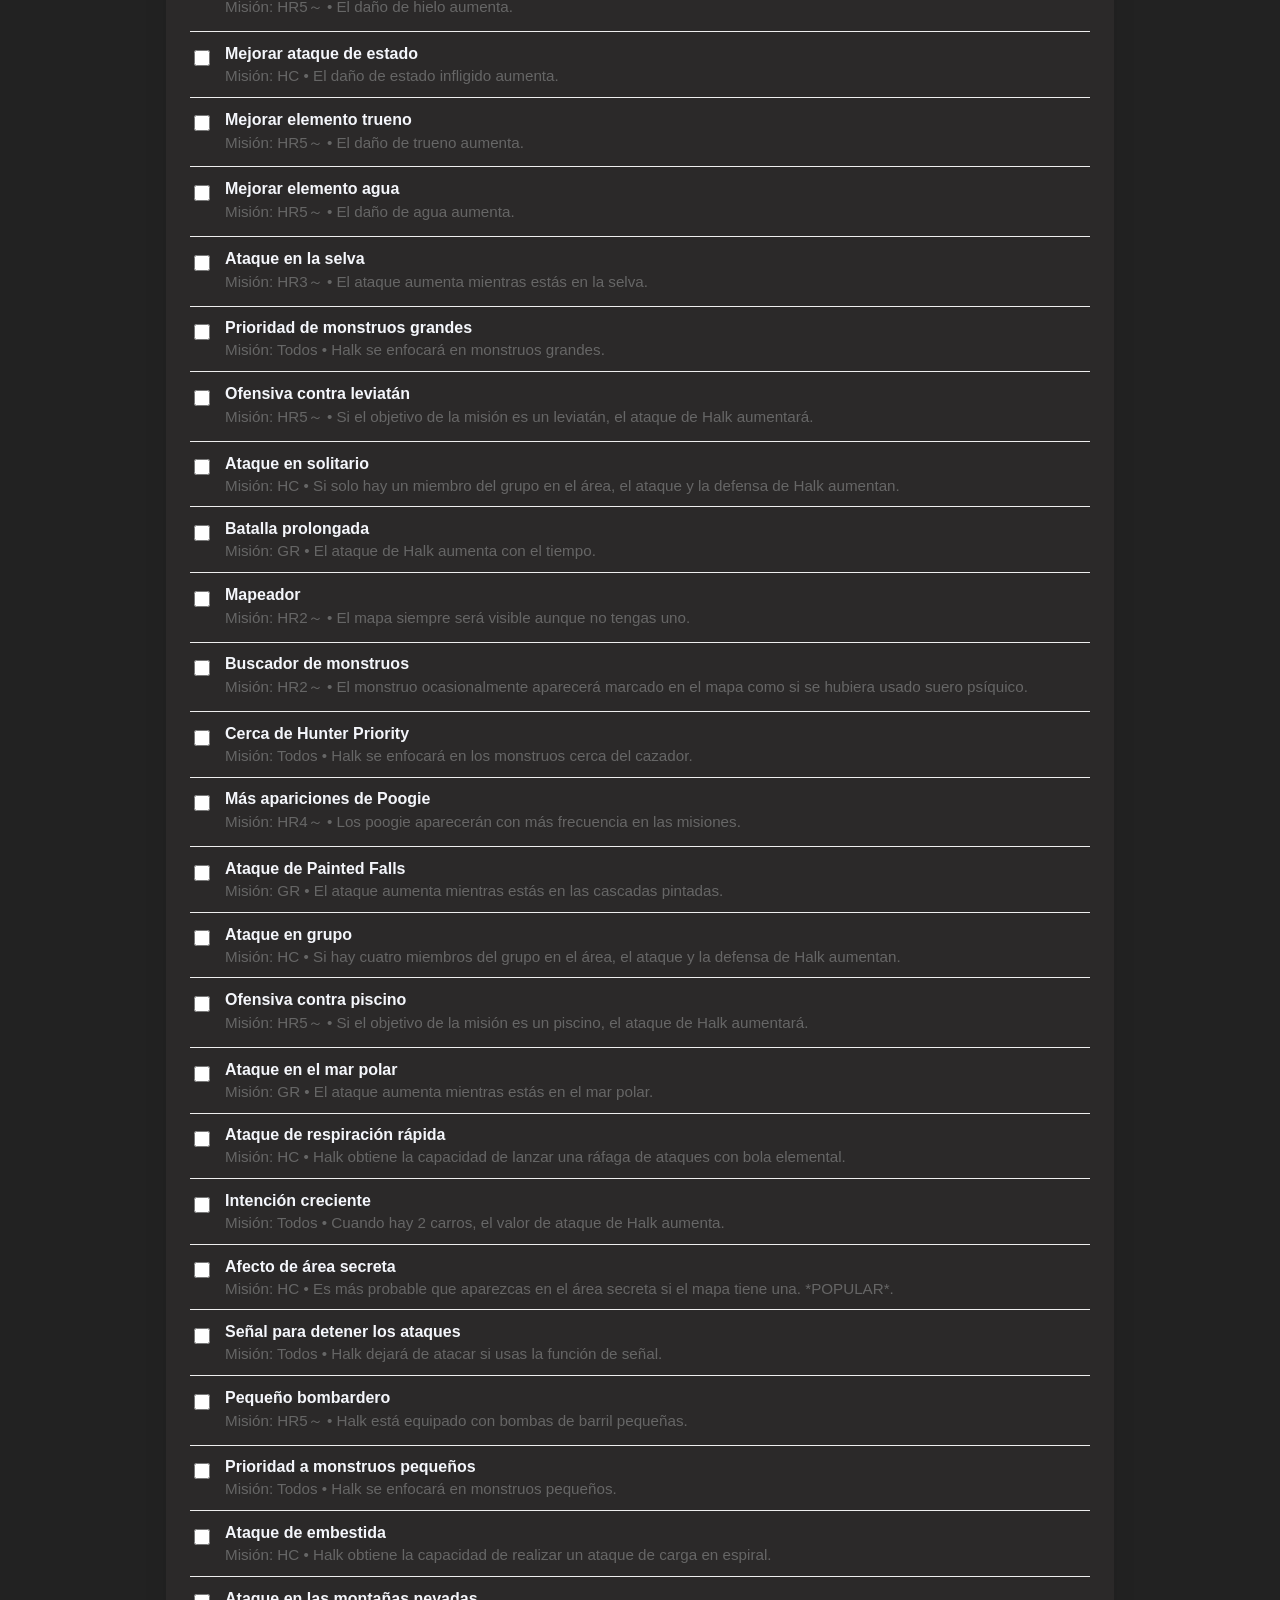
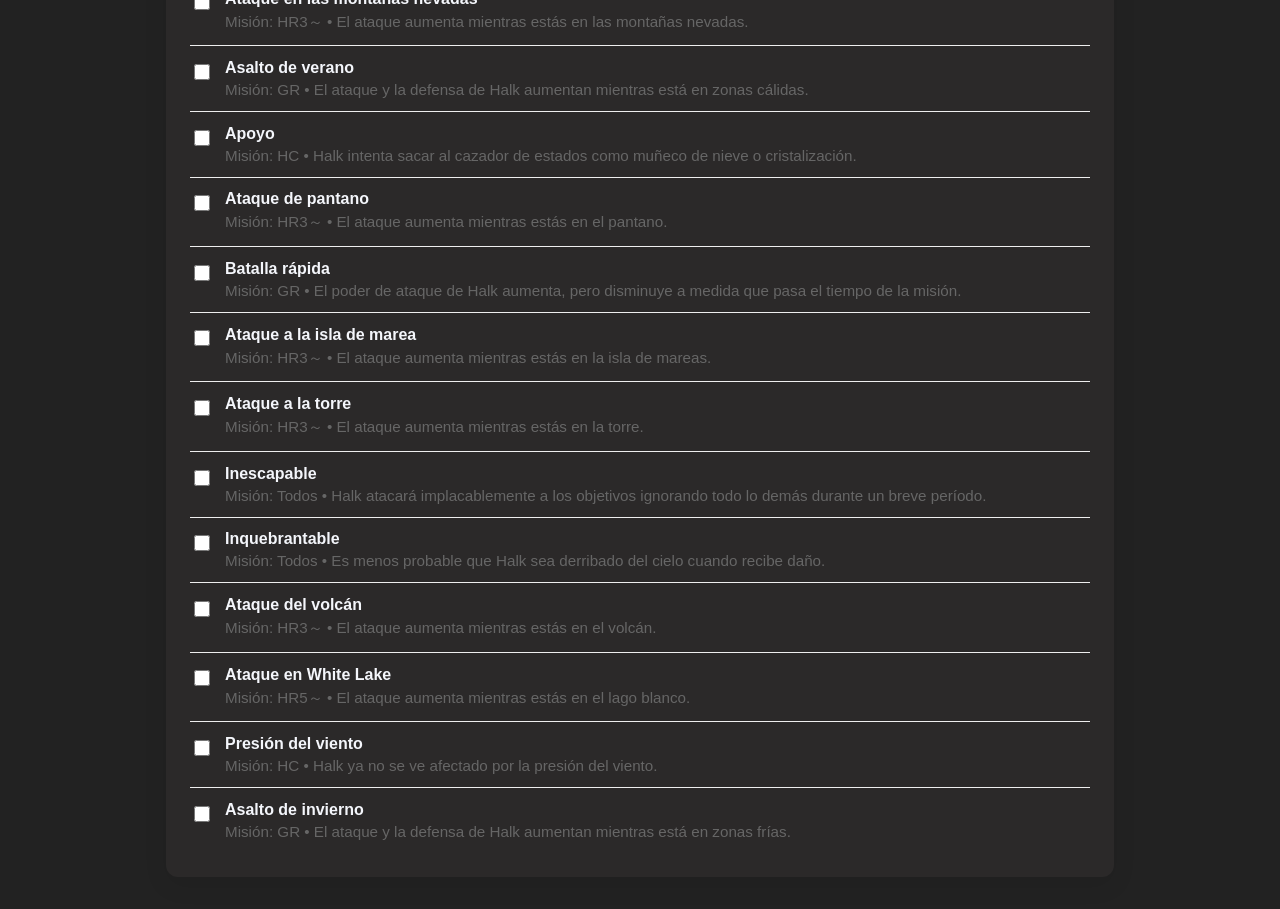
==== commit ece0de44: "Organization + Style update." ====
--- a/index-es.html
+++ b/index-es.html
@@ -4,116 +4,7 @@
     <meta charset="UTF-8" />
     <meta name="viewport" content="width=device-width, initial-scale=1.0" />
     <title>Lista de habilidades de Halk</title>
-    <style>
-      body {
-        font-family: Arial, sans-serif;
-        background: #f4f6fb;
-        color: #222;
-        margin: 0;
-        padding: 2rem;
-      }
-
-      .card {
-        max-width: 900px;
-        margin: 0 auto;
-        background: white;
-        border-radius: 12px;
-        padding: 1.5rem;
-        box-shadow: 0 8px 24px rgba(0, 0, 0, 0.08);
-      }
-
-      h1 {
-        margin-top: 0;
-      }
-
-      #skill-list {
-        list-style: none;
-        padding: 0;
-        margin: 0;
-      }
-
-      #skill-list li {
-        display: flex;
-        gap: 0.75rem;
-        align-items: flex-start;
-        padding: 0.8rem 0;
-        border-bottom: 1px solid #eee;
-      }
-
-      #skill-list li:last-child {
-        border-bottom: none;
-      }
-
-      #skill-list li.checked .item-text {
-        text-decoration: line-through;
-        color: #777;
-      }
-
-      input[type="checkbox"] {
-        margin-top: 0.3rem;
-        width: 1rem;
-        height: 1rem;
-      }
-
-      .item-text strong {
-        display: block;
-        margin-bottom: 0.25rem;
-      }
-
-      .meta {
-        font-size: 0.95rem;
-        color: #666;
-      }
-
-      .header {
-        display: flex;
-        justify-content: space-between;
-        align-items: center;
-        gap: 1rem;
-        margin-bottom: 1rem;
-      }
-
-      .toolbar {
-        display: flex;
-        gap: 0.75rem;
-        align-items: center;
-        margin-bottom: 1rem;
-        flex-wrap: wrap;
-      }
-
-      .lang-switcher {
-        display: inline-block;
-        padding: 0.5rem 0.75rem;
-        border-radius: 6px;
-        background: #2f6fed;
-        color: white;
-        text-decoration: none;
-        font-size: 0.95rem;
-      }
-
-      .lang-switcher:hover {
-        background: #2558c7;
-      }
-
-      select,
-      button {
-        padding: 0.5rem 0.75rem;
-        border-radius: 6px;
-        border: 1px solid #ccc;
-        font-size: 0.95rem;
-      }
-
-      button {
-        cursor: pointer;
-        background: #2f6fed;
-        color: white;
-        border: none;
-      }
-
-      button:hover {
-        background: #2558c7;
-      }
-    </style>
+    <link rel="stylesheet" href="styles.css" />
   </head>
   <body>
     <div class="card">
--- a/styles.css
+++ b/styles.css
@@ -0,0 +1,108 @@
+body {
+        font-family: Arial, sans-serif;
+        background: #222;;
+        color: #f4f6fb;
+        margin: 0;
+        padding: 2rem;
+      }
+
+      .card {
+        max-width: 900px;
+        margin: 0 auto;
+        background: rgb(43, 41, 41);
+        border-radius: 12px;
+        padding: 1.5rem;
+        box-shadow: 0 8px 24px rgba(0, 0, 0, 0.08);
+      }
+
+      h1 {
+        margin-top: 0;
+      }
+
+      #skill-list {
+        list-style: none;
+        padding: 0;
+        margin: 0;
+      }
+
+      #skill-list li {
+        display: flex;
+        gap: 0.75rem;
+        align-items: flex-start;
+        padding: 0.8rem 0;
+        border-bottom: 1px solid #eee;
+      }
+
+      #skill-list li:last-child {
+        border-bottom: none;
+      }
+
+      #skill-list li.checked .item-text {
+        text-decoration: line-through;
+        color: #777;
+      }
+
+      input[type="checkbox"] {
+        margin-top: 0.3rem;
+        width: 1rem;
+        height: 1rem;
+      }
+
+      .item-text strong {
+        display: block;
+        margin-bottom: 0.25rem;
+      }
+
+      .meta {
+        font-size: 0.95rem;
+        color: #666;
+      }
+
+      .header {
+        display: flex;
+        justify-content: space-between;
+        align-items: center;
+        gap: 1rem;
+        margin-bottom: 1rem;
+      }
+
+      .toolbar {
+        display: flex;
+        gap: 0.75rem;
+        align-items: center;
+        margin-bottom: 1rem;
+        flex-wrap: wrap;
+      }
+
+      .lang-switcher {
+        display: inline-block;
+        padding: 0.5rem 0.75rem;
+        border-radius: 6px;
+        background: #2f6fed;
+        color: white;
+        text-decoration: none;
+        font-size: 0.95rem;
+      }
+
+      .lang-switcher:hover {
+        background: #2558c7;
+      }
+
+      select,
+      button {
+        padding: 0.5rem 0.75rem;
+        border-radius: 6px;
+        border: 1px solid #ccc;
+        font-size: 0.95rem;
+      }
+
+      button {
+        cursor: pointer;
+        background: #2f6fed;
+        color: white;
+        border: none;
+      }
+
+      button:hover {
+        background: #2558c7;
+      }
